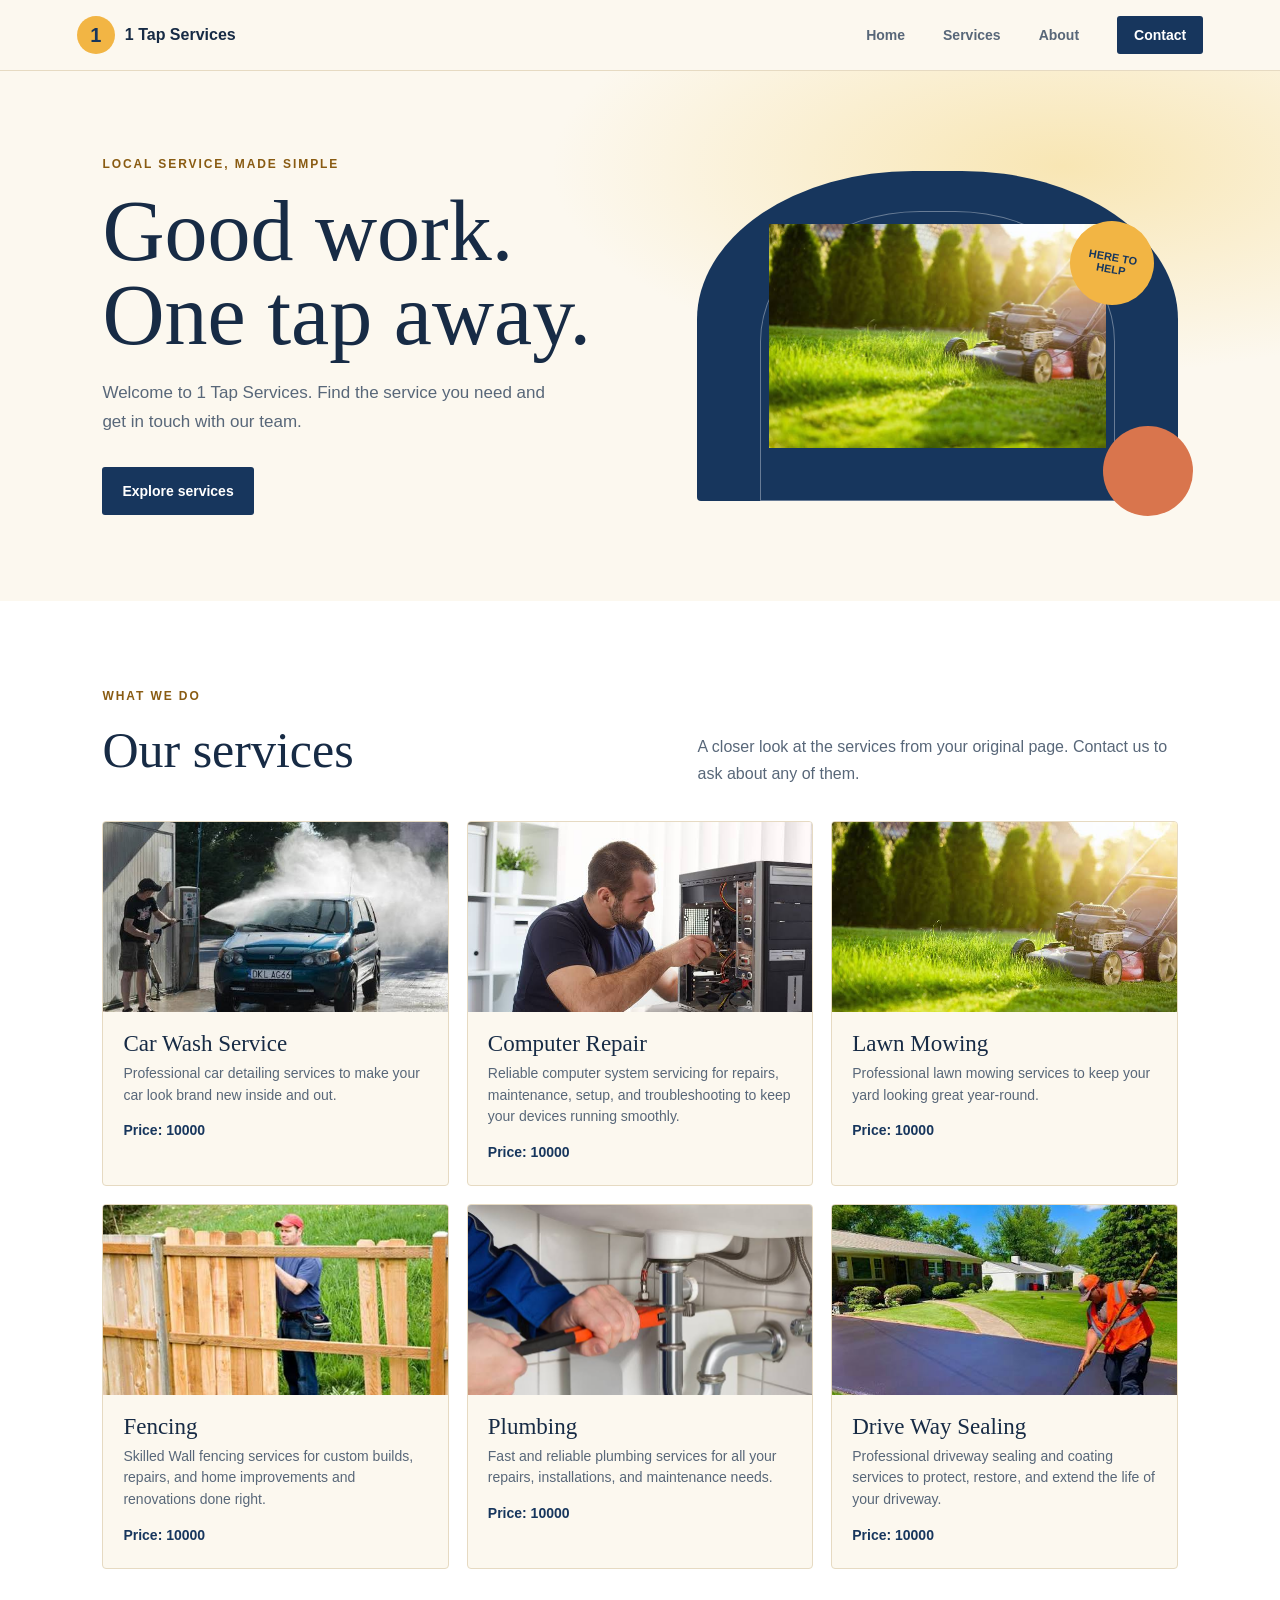
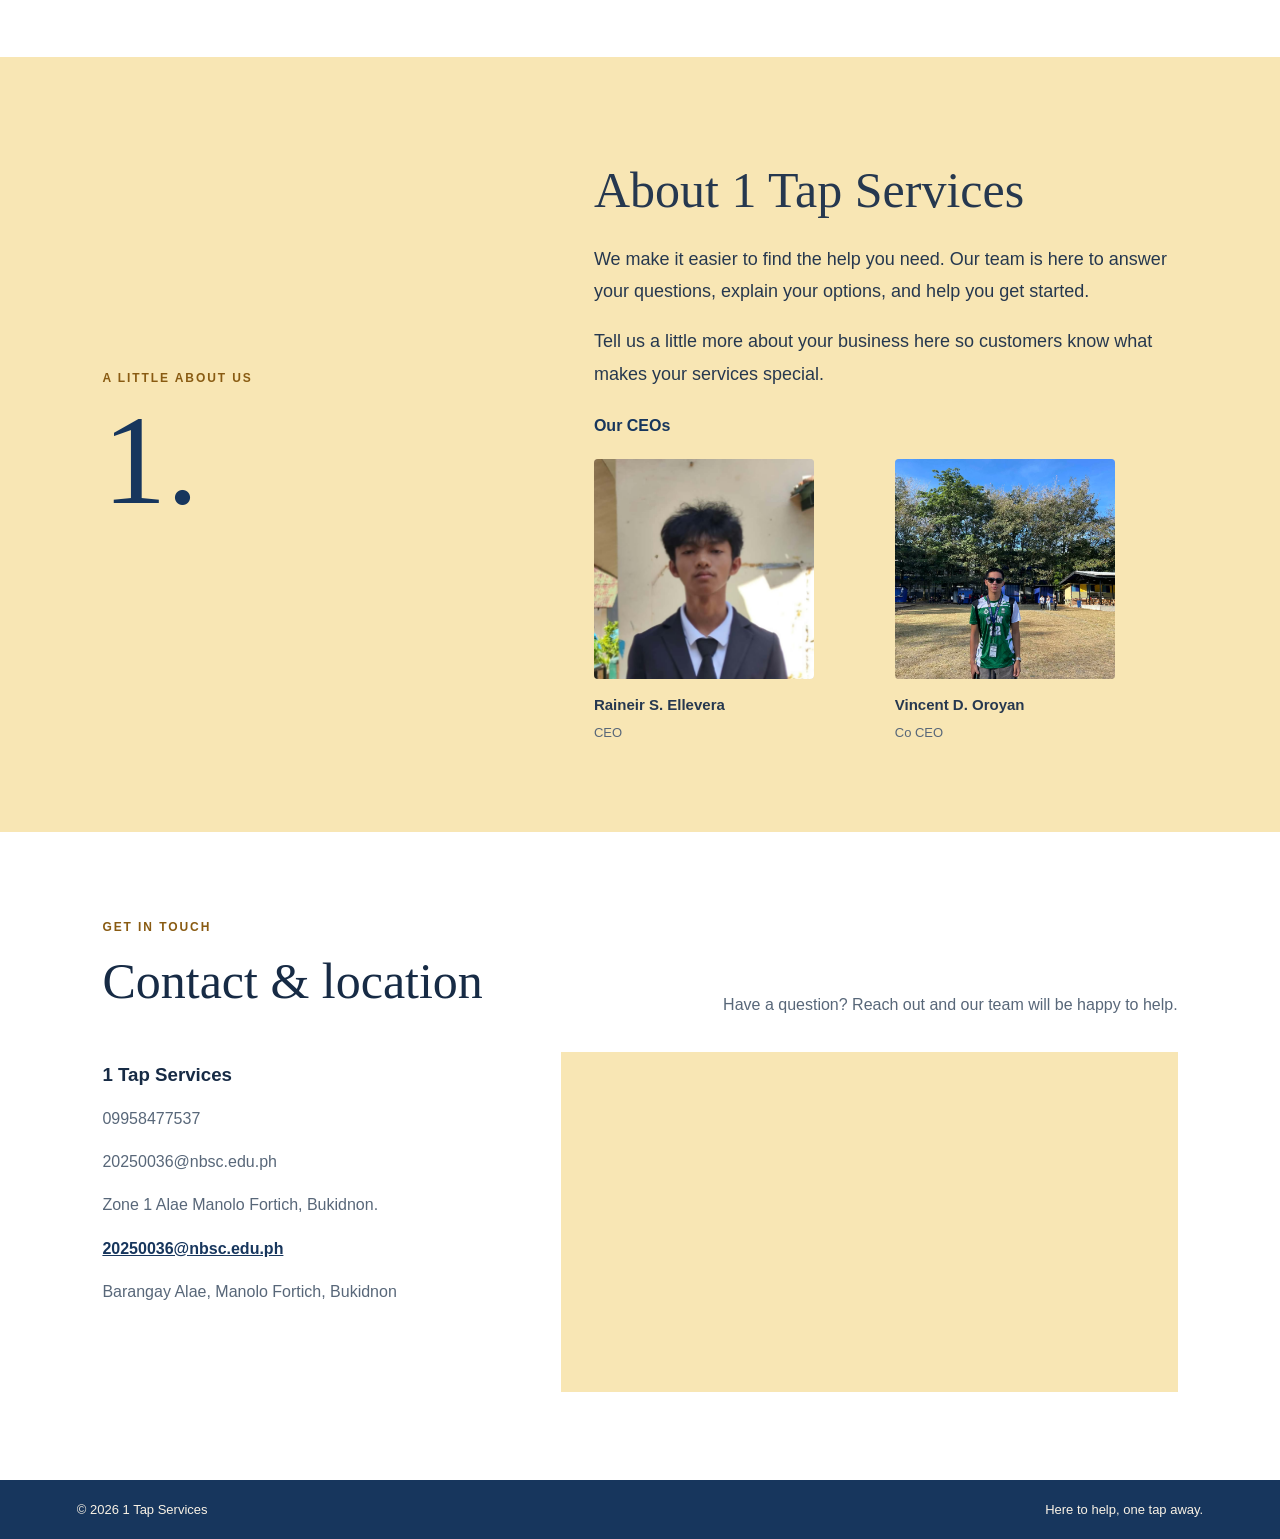
==== index.html @ 215a8041 "Initial commit" ====
<!doctype html>
<html lang="en">
  <head>
    <meta charset="utf-8" />
    <meta name="viewport" content="width=device-width, initial-scale=1" />
    <meta
      name="description"
      content="Learn about 1 Tap Services and get in touch."
    />
    <title>1 Tap Services</title>
    <link rel="stylesheet" href="styles.css" />
  </head>
  <body>
    <header class="topbar">
      <a class="brand" href="#home" aria-label="1 Tap Services home"
        ><span class="brand-mark">1</span>1 Tap Services</a
      >
      <nav aria-label="Main navigation">
        <a href="#home">Home</a>
        <a href="#services">Services</a>
        <a href="#about">About</a>
        <a class="nav-contact" href="#contact">Contact</a>
      </nav>
    </header>

    <main>
      <section class="hero" id="home">
        <div>
          <p class="eyebrow">Local service, made simple</p>
          <h1>Good work.<br />One tap away.</h1>
          <p class="hero-copy">
            Welcome to 1 Tap Services. Find the service you need and get in
            touch with our team.
          </p>
          <a class="button" href="#services">Explore services</a>
        </div>
        <div class="hero-art" aria-label="Featured service image">
          <img
            src="images/mowing.jpg"
            alt="Featured 1 Tap Services work"
            onerror="this.hidden = true"
          />
          <span class="hero-stamp">HERE TO<br />HELP</span>
        </div>
      </section>

      <section class="section-wrap" id="services">
        <div class="section-head">
          <div>
            <p class="eyebrow">What we do</p>
            <h2>Our services</h2>
          </div>
          <p class="section-intro">
            A closer look at the services from your original page. Contact us to
            ask about any of them.
          </p>
        </div>
        <div class="service-grid">
          <article class="service">
            <div class="service-visual">
              <img src="images/carwash.jpg" alt="" />
            </div>
            <div class="service-info">
              <h3>Car Wash Service</h3>
              <p>
                Professional car detailing services to make your car look brand
                new inside and out.
              </p>
              <p class="service-price">
                <strong>Price: 10000</strong>
              </p>
            </div>
          </article>
          <article class="service">
            <div class="service-visual">
              <img src="images/computer.jpg" alt="" />
            </div>
            <div class="service-info">
              <h3>Computer Repair</h3>
              <p>
                Reliable computer system servicing for repairs, maintenance,
                setup, and troubleshooting to keep your devices running
                smoothly.
              </p>
              <p class="service-price">
                <strong>Price: 10000</strong>
              </p>
            </div>
          </article>
          <article class="service">
            <div class="service-visual">
              <img src="images/mowing.jpg" alt="" />
            </div>
            <div class="service-info">
              <h3>Lawn Mowing</h3>
              <p>
                Professional lawn mowing services to keep your yard looking
                great year-round.
              </p>
              <p class="service-price">
                <strong>Price: 10000</strong>
              </p>
            </div>
          </article>
          <article class="service">
            <div class="service-visual">
              <img src="images/fencing.jpg" alt="" />
            </div>
            <div class="service-info">
              <h3>Fencing</h3>
              <p>
                Skilled Wall fencing services for custom builds, repairs, and
                home improvements and renovations done right.
              </p>
              <p class="service-price">
                <strong>Price: 10000</strong>
              </p>
            </div>
          </article>
          <article class="service">
            <div class="service-visual">
              <img src="images/plumbing.jpg" alt="" />
            </div>
            <div class="service-info">
              <h3>Plumbing</h3>
              <p>
                Fast and reliable plumbing services for all your repairs,
                installations, and maintenance needs.
              </p>
              <p class="service-price">
                <strong>Price: 10000</strong>
              </p>
            </div>
          </article>
          <article class="service">
            <div class="service-visual">
              <img src="images/sealing.jpg" alt="" />
            </div>
            <div class="service-info">
              <h3>Drive Way Sealing</h3>
              <p>
                Professional driveway sealing and coating services to protect,
                restore, and extend the life of your driveway.
              </p>
              <p class="service-price">
                <strong>Price: 10000</strong>
              </p>
            </div>
          </article>
        </div>
      </section>

      <section class="section-wrap" id="about">
        <div>
          <p class="eyebrow">A little about us</p>
          <div class="about-number">
            1<span style="color: var(--coral)">.</span>
          </div>
        </div>
        <div class="about-note">
          <h2>About 1 Tap Services</h2>
          <p>
            We make it easier to find the help you need. Our team is here to
            answer your questions, explain your options, and help you get
            started.
          </p>
          <p>
            Tell us a little more about your business here so customers know
            what makes your services special.
          </p>
          <h3>Our CEOs</h3>
          <div class="ceo-grid">
            <article class="ceo-profile">
              <div class="ceo-photo">
                <span aria-hidden="true">RE</span>
                <img
                  src="images/Rain.jpg"
                  alt="Raineir S. Ellevera, CEO"
                  onerror="this.hidden = true"
                />
              </div>
              <h4>Raineir S. Ellevera</h4>
              <p>CEO</p>
            </article>
            <article class="ceo-profile">
              <div class="ceo-photo">
                <span aria-hidden="true">VO</span>
                <img
                  src="images/Vince.jpg"
                  alt="Vincent D. Oroyan,Co CEO"
                  onerror="this.hidden = true"
                />
              </div>
              <h4>Vincent D. Oroyan</h4>
              <p>Co CEO</p>
            </article>
          </div>
        </div>
      </section>

      <section class="section-wrap" id="contact">
        <div class="section-head">
          <div>
            <p class="eyebrow">Get in touch</p>
            <h2>Contact & location</h2>
          </div>
          <p class="section-intro">
            Have a question? Reach out and our team will be happy to help.
          </p>
        </div>
        <div class="contact-layout">
          <div class="contact-details">
            <h3>1 Tap Services</h3>
            <p>09958477537</p>
            <p>20250036@nbsc.edu.ph</p>
            <p>Zone 1 Alae Manolo Fortich, Bukidnon.</p>
            <p>
              <a href="mailto:20250036@nbsc.edu.ph">20250036@nbsc.edu.ph</a>
            </p>
            <p>Barangay Alae, Manolo Fortich, Bukidnon</p>
          </div>
          <iframe
            class="map-frame"
            title="Google Maps location: Barangay Alae, Manolo Fortich, Bukidnon"
            src="https://maps.google.com/maps?q=Barangay%20Alae%2C%20Manolo%20Fortich%2C%20Bukidnon%2C%20Philippines&z=14&output=embed"
            loading="lazy"
            referrerpolicy="no-referrer-when-downgrade"
            allowfullscreen
          ></iframe>
        </div>
      </section>
    </main>

    <footer>
      <p>&copy; 2026 1 Tap Services</p>
      <p>Here to help, one tap away.</p>
    </footer>
  </body>
</html>
---- styles.css ----
/* Theme and defaults */
:root {
  color-scheme: light;
  --ink: #172b45;
  --muted: #586779;
  --paper: #fcf8ef;
  --blue: #17365d;
  --sun: #f2b544;
  --sunlight: #f8e6b4;
  --line: #e6dac2;
  --sunset: #d9754d;
  font-family: "Trebuchet MS", "Segoe UI", sans-serif;
  scroll-behavior: smooth;
}

* { box-sizing: border-box; }
body { margin: 0; color: var(--ink); background: var(--paper); }
a { color: inherit; }
h1, h2, h3, h4, p { margin-top: 0; }

/* Header and navigation */
.topbar {
  position: sticky;
  z-index: 5;
  top: 0;
  display: flex;
  align-items: center;
  justify-content: space-between;
  gap: 24px;
  padding: 16px max(6vw, 22px);
  background: rgba(252, 248, 239, 0.96);
  border-bottom: 1px solid var(--line);
}
.brand { display: flex; align-items: center; gap: 10px; font-weight: 800; text-decoration: none; }
.brand-mark {
  display: grid;
  width: 38px;
  aspect-ratio: 1;
  place-items: center;
  color: var(--blue);
  background: var(--sun);
  border-radius: 50%;
  font-size: 20px;
}
nav { display: flex; align-items: center; gap: clamp(16px, 3vw, 38px); }
nav a { color: var(--muted); font-size: 14px; font-weight: 700; text-decoration: none; }
nav a:hover, nav a:focus-visible { color: var(--blue); }
.nav-contact { padding: 11px 17px; color: white; background: var(--blue); border-radius: 3px; }

/* Home section */
.hero {
  display: grid;
  min-height: 530px;
  grid-template-columns: minmax(0, 1.05fr) minmax(280px, 0.95fr);
  align-items: center;
  gap: 5vw;
  padding: 74px max(8vw, 24px);
  overflow: hidden;
  background: radial-gradient(ellipse at 83% 18%, var(--sunlight) 0, transparent 34%), var(--paper);
}
.eyebrow { margin: 0 0 18px; color: #895b12; font-size: 12px; font-weight: 800; letter-spacing: 0.16em; text-transform: uppercase; }
h1 { max-width: 650px; margin-bottom: 22px; font-family: Georgia, "Times New Roman", serif; font-size: clamp(48px, 7vw, 86px); font-weight: 500; line-height: 0.98; }
.hero-copy { max-width: 470px; margin-bottom: 30px; color: var(--muted); font-size: 17px; line-height: 1.7; }
.button {
  display: inline-flex;
  min-height: 48px;
  align-items: center;
  justify-content: center;
  padding: 0 20px;
  color: white;
  background: var(--blue);
  border: 0;
  border-radius: 3px;
  font-size: 14px;
  font-weight: 800;
  text-decoration: none;
}
.hero-art {
  position: relative;
  display: grid;
  min-height: 330px;
  place-items: center;
  background: var(--blue);
  border-radius: 45% 45% 4px 4px;
  isolation: isolate;
}
.hero-art::before, .hero-art::after { position: absolute; z-index: -1; content: ""; }
.hero-art::before { inset: 12% 13% 0; border: 1px solid rgba(255, 255, 255, 0.35); border-radius: 45% 45% 0 0; }
.hero-art::after { right: -15px; bottom: -15px; width: 90px; aspect-ratio: 1; background: var(--sunset); border-radius: 50%; }
.hero-art img { width: 70%; height: 250px; object-fit: contain; color: var(--sunlight); font-size: 14px; }
.hero-stamp { position: absolute; top: 15%; right: 5%; display: grid; width: 84px; aspect-ratio: 1; place-items: center; padding: 12px; color: var(--blue); background: var(--sun); border-radius: 50%; font-size: 11px; font-weight: 900; text-align: center; transform: rotate(10deg); }

/* Shared section layout */
section { scroll-margin-top: 76px; }
.section-wrap { padding: 88px max(8vw, 24px); }
.section-head { display: flex; align-items: end; justify-content: space-between; gap: 30px; margin-bottom: 34px; }
h2 { margin-bottom: 8px; font-family: Georgia, "Times New Roman", serif; font-size: clamp(34px, 4vw, 50px); font-weight: 500; }
.section-intro { max-width: 480px; margin-bottom: 0; color: var(--muted); line-height: 1.65; }

/* Services */
#services, #contact { background: #fff; }
.service-grid { display: grid; grid-template-columns: repeat(3, minmax(0, 1fr)); gap: 18px; }
.service { min-width: 0; overflow: hidden; background: var(--paper); border: 1px solid var(--line); border-radius: 4px; }
.service-visual { display: grid; height: 190px; place-items: center; overflow: hidden; background: linear-gradient(135deg, var(--sun), #f8d88d 48%, var(--sunset)); }
.service:nth-child(3n + 2) .service-visual { background: linear-gradient(135deg, #f2d7a5, var(--sun) 54%, #839bb2); }
.service:nth-child(3n) .service-visual { background: linear-gradient(135deg, #9caec1, var(--sunset) 60%, #edc883); }
.service-visual img { width: 100%; height: 100%; object-fit: cover; }
.service-info { padding: 19px 20px 21px; }
.service-info h3 { margin-bottom: 6px; font-family: Georgia, "Times New Roman", serif; font-size: 23px; font-weight: 500; }
.service-info p { margin-bottom: 0; color: var(--muted); font-size: 14px; line-height: 1.55; }
.service-info .service-price { margin-top: 14px; color: var(--blue); font-weight: 700; }

/* About and CEO profiles */
#about { display: grid; grid-template-columns: 0.8fr 1.2fr; gap: 8vw; align-items: center; background: var(--sunlight); }
.about-note { max-width: 640px; color: #26384f; font-size: 18px; line-height: 1.8; }
.about-note p:last-child { margin-bottom: 0; }
.about-note h3 { margin: 22px 0 6px; color: var(--blue); font-size: 16px; }
.about-number { color: var(--blue); font-family: Georgia, "Times New Roman", serif; font-size: clamp(68px, 10vw, 130px); line-height: 0.9; }
.ceo-grid { display: grid; grid-template-columns: repeat(2, minmax(0, 1fr)); gap: 18px; margin-top: 18px; }
.ceo-profile { min-width: 0; }
.ceo-photo { position: relative; display: grid; width: min(100%, 220px); aspect-ratio: 1; place-items: center; overflow: hidden; background: rgba(23, 54, 93, 0.12); border-radius: 4px; color: var(--blue); font-family: Georgia, "Times New Roman", serif; font-size: 42px; }
.ceo-photo img { position: absolute; inset: 0; width: 100%; height: 100%; object-fit: cover; }
.ceo-profile h4 { margin: 12px 0 3px; font-size: 15px; }
.ceo-profile p { margin: 0; color: var(--muted); font-size: 13px; }

/* Contact and footer */
.contact-layout { display: grid; grid-template-columns: 0.8fr 1.2fr; gap: 48px; align-items: stretch; }
.contact-details { padding: 12px 0; }
.contact-details p { color: var(--muted); line-height: 1.7; }
.contact-details a { color: var(--blue); font-weight: 800; }
.map-frame { width: 100%; min-height: 340px; border: 0; background: var(--sunlight); }
footer { display: flex; justify-content: space-between; gap: 20px; padding: 22px max(6vw, 22px); color: #f9f2e5; background: var(--blue); font-size: 13px; }
footer p { margin: 0; }

/* Tablet and mobile layouts */
@media (max-width: 720px) {
  .topbar { align-items: flex-start; flex-direction: column; gap: 12px; padding-top: 13px; padding-bottom: 13px; }
  nav { width: 100%; justify-content: space-between; gap: 9px; }
  nav a { font-size: 12px; }
  .nav-contact { padding: 8px 10px; }
  .hero { min-height: 0; grid-template-columns: 1fr; gap: 38px; padding-top: 60px; padding-bottom: 54px; }
  .hero-art { min-height: 270px; }
  .hero-art img { height: 210px; }
  .section-wrap { padding-top: 64px; padding-bottom: 64px; }
  .section-head { align-items: flex-start; flex-direction: column; gap: 8px; }
  .service-grid { grid-template-columns: repeat(2, minmax(0, 1fr)); gap: 12px; }
  .service-visual { height: 150px; }
  .service-info { padding: 15px; }
  .service-info h3 { font-size: 20px; }
  #about, .contact-layout { grid-template-columns: 1fr; gap: 24px; }
  .ceo-grid { max-width: 480px; }
  .about-number { font-size: 80px; }
  .map-frame { min-height: 290px; }
  footer { flex-direction: column; }
}

@media (max-width: 420px) {
  .brand { font-size: 14px; }
  nav a { font-size: 11px; }
  .service-grid { grid-template-columns: 1fr; }
  .service-visual { height: 190px; }
}
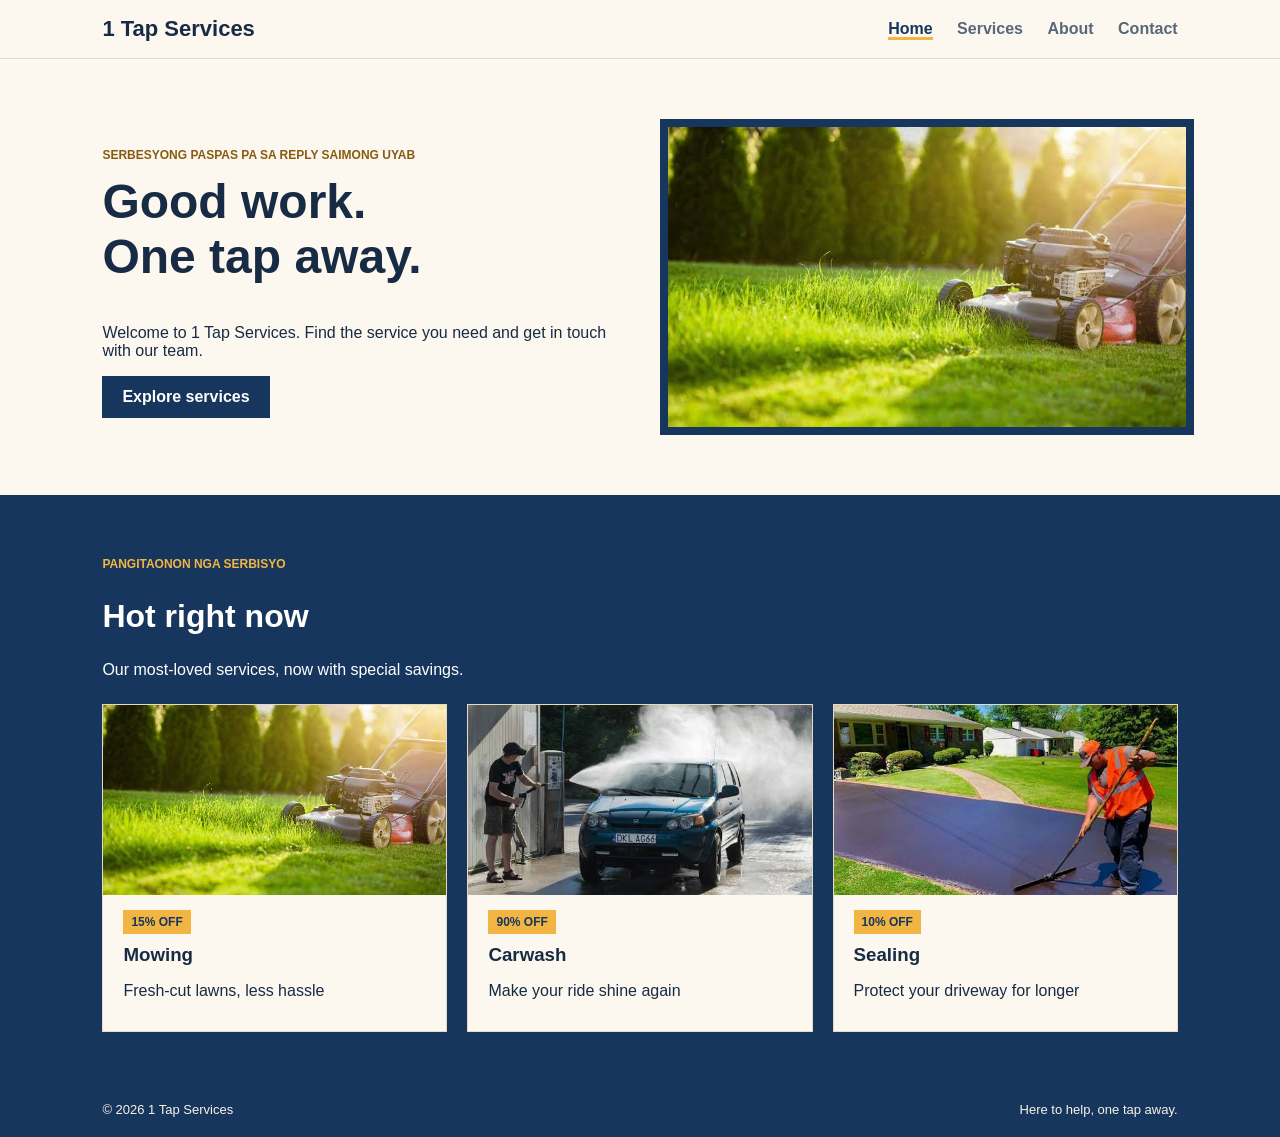
==== commit 02354473: "Initial commit" ====
--- a/index.html
+++ b/index.html
@@ -1,235 +1,69 @@
 <!doctype html>
-<html lang="en">
+<html>
   <head>
-    <meta charset="utf-8" />
-    <meta name="viewport" content="width=device-width, initial-scale=1" />
-    <meta
-      name="description"
-      content="Learn about 1 Tap Services and get in touch."
-    />
-    <title>1 Tap Services</title>
+    <title>1 Tap Services | PasPas nga Serbesyong</title>
     <link rel="stylesheet" href="styles.css" />
   </head>
   <body>
-    <header class="topbar">
-      <a class="brand" href="#home" aria-label="1 Tap Services home"
-        ><span class="brand-mark">1</span>1 Tap Services</a
-      >
-      <nav aria-label="Main navigation">
-        <a href="#home">Home</a>
-        <a href="#services">Services</a>
-        <a href="#about">About</a>
-        <a class="nav-contact" href="#contact">Contact</a>
+    <header>
+      <a class="brand" href="index.html">1 Tap Services</a>
+      <nav>
+        <a class="active" href="index.html">Home</a>
+        <a href="services.html">Services</a>
+        <a href="about.html">About</a>
+        <a href="contact.html">Contact</a>
       </nav>
     </header>
 
-    <main>
-      <section class="hero" id="home">
-        <div>
-          <p class="eyebrow">Local service, made simple</p>
-          <h1>Good work.<br />One tap away.</h1>
-          <p class="hero-copy">
-            Welcome to 1 Tap Services. Find the service you need and get in
-            touch with our team.
-          </p>
-          <a class="button" href="#services">Explore services</a>
-        </div>
-        <div class="hero-art" aria-label="Featured service image">
-          <img
-            src="images/mowing.jpg"
-            alt="Featured 1 Tap Services work"
-            onerror="this.hidden = true"
-          />
-          <span class="hero-stamp">HERE TO<br />HELP</span>
-        </div>
-      </section>
+    <section class="hero">
+      <div class="hero-text">
+        <p class="small-title">Serbesyong Paspas pa sa reply saimong uyab</p>
+        <h1>Good work.<br />One tap away.</h1>
+        <p>
+          Welcome to 1 Tap Services. Find the service you need and get in touch
+          with our team.
+        </p>
+        <a class="button" href="services.html">Explore services</a>
+      </div>
+      <div class="hero-image">
+        <img src="images/mowing.jpg" alt="Featured 1 Tap Services work" />
+      </div>
+    </section>
 
-      <section class="section-wrap" id="services">
-        <div class="section-head">
-          <div>
-            <p class="eyebrow">What we do</p>
-            <h2>Our services</h2>
-          </div>
-          <p class="section-intro">
-            A closer look at the services from your original page. Contact us to
-            ask about any of them.
-          </p>
-        </div>
-        <div class="service-grid">
-          <article class="service">
-            <div class="service-visual">
-              <img src="images/carwash.jpg" alt="" />
-            </div>
-            <div class="service-info">
-              <h3>Car Wash Service</h3>
-              <p>
-                Professional car detailing services to make your car look brand
-                new inside and out.
-              </p>
-              <p class="service-price">
-                <strong>Price: 10000</strong>
-              </p>
-            </div>
-          </article>
-          <article class="service">
-            <div class="service-visual">
-              <img src="images/computer.jpg" alt="" />
-            </div>
-            <div class="service-info">
-              <h3>Computer Repair</h3>
-              <p>
-                Reliable computer system servicing for repairs, maintenance,
-                setup, and troubleshooting to keep your devices running
-                smoothly.
-              </p>
-              <p class="service-price">
-                <strong>Price: 10000</strong>
-              </p>
-            </div>
-          </article>
-          <article class="service">
-            <div class="service-visual">
-              <img src="images/mowing.jpg" alt="" />
-            </div>
-            <div class="service-info">
-              <h3>Lawn Mowing</h3>
-              <p>
-                Professional lawn mowing services to keep your yard looking
-                great year-round.
-              </p>
-              <p class="service-price">
-                <strong>Price: 10000</strong>
-              </p>
-            </div>
-          </article>
-          <article class="service">
-            <div class="service-visual">
-              <img src="images/fencing.jpg" alt="" />
-            </div>
-            <div class="service-info">
-              <h3>Fencing</h3>
-              <p>
-                Skilled Wall fencing services for custom builds, repairs, and
-                home improvements and renovations done right.
-              </p>
-              <p class="service-price">
-                <strong>Price: 10000</strong>
-              </p>
-            </div>
-          </article>
-          <article class="service">
-            <div class="service-visual">
-              <img src="images/plumbing.jpg" alt="" />
-            </div>
-            <div class="service-info">
-              <h3>Plumbing</h3>
-              <p>
-                Fast and reliable plumbing services for all your repairs,
-                installations, and maintenance needs.
-              </p>
-              <p class="service-price">
-                <strong>Price: 10000</strong>
-              </p>
-            </div>
-          </article>
-          <article class="service">
-            <div class="service-visual">
-              <img src="images/sealing.jpg" alt="" />
-            </div>
-            <div class="service-info">
-              <h3>Drive Way Sealing</h3>
-              <p>
-                Professional driveway sealing and coating services to protect,
-                restore, and extend the life of your driveway.
-              </p>
-              <p class="service-price">
-                <strong>Price: 10000</strong>
-              </p>
-            </div>
-          </article>
-        </div>
-      </section>
+    <section class="section navy">
+      <p class="small-title yellow-text">pangitaonon nga serbisyo</p>
+      <h2>Hot right now</h2>
+      <p>Our most-loved services, now with special savings.</p>
 
-      <section class="section-wrap" id="about">
-        <div>
-          <p class="eyebrow">A little about us</p>
-          <div class="about-number">
-            1<span style="color: var(--coral)">.</span>
+      <div class="cards">
+        <div class="card">
+          <img src="images/mowing.jpg" alt="Lawn mowing service" />
+          <div class="card-text">
+            <span class="badge">15% OFF</span>
+            <h3>Mowing</h3>
+            <p>Fresh-cut lawns, less hassle</p>
           </div>
         </div>
-        <div class="about-note">
-          <h2>About 1 Tap Services</h2>
-          <p>
-            We make it easier to find the help you need. Our team is here to
-            answer your questions, explain your options, and help you get
-            started.
-          </p>
-          <p>
-            Tell us a little more about your business here so customers know
-            what makes your services special.
-          </p>
-          <h3>Our CEOs</h3>
-          <div class="ceo-grid">
-            <article class="ceo-profile">
-              <div class="ceo-photo">
-                <span aria-hidden="true">RE</span>
-                <img
-                  src="images/Rain.jpg"
-                  alt="Raineir S. Ellevera, CEO"
-                  onerror="this.hidden = true"
-                />
-              </div>
-              <h4>Raineir S. Ellevera</h4>
-              <p>CEO</p>
-            </article>
-            <article class="ceo-profile">
-              <div class="ceo-photo">
-                <span aria-hidden="true">VO</span>
-                <img
-                  src="images/Vince.jpg"
-                  alt="Vincent D. Oroyan,Co CEO"
-                  onerror="this.hidden = true"
-                />
-              </div>
-              <h4>Vincent D. Oroyan</h4>
-              <p>Co CEO</p>
-            </article>
+
+        <div class="card">
+          <img src="images/carwash.jpg" alt="Car wash service" />
+          <div class="card-text">
+            <span class="badge">90% OFF</span>
+            <h3>Carwash</h3>
+            <p>Make your ride shine again</p>
           </div>
         </div>
-      </section>
 
-      <section class="section-wrap" id="contact">
-        <div class="section-head">
-          <div>
-            <p class="eyebrow">Get in touch</p>
-            <h2>Contact & location</h2>
+        <div class="card">
+          <img src="images/sealing.jpg" alt="Driveway sealing service" />
+          <div class="card-text">
+            <span class="badge">10% OFF</span>
+            <h3>Sealing</h3>
+            <p>Protect your driveway for longer</p>
           </div>
-          <p class="section-intro">
-            Have a question? Reach out and our team will be happy to help.
-          </p>
         </div>
-        <div class="contact-layout">
-          <div class="contact-details">
-            <h3>1 Tap Services</h3>
-            <p>09958477537</p>
-            <p>20250036@nbsc.edu.ph</p>
-            <p>Zone 1 Alae Manolo Fortich, Bukidnon.</p>
-            <p>
-              <a href="mailto:20250036@nbsc.edu.ph">20250036@nbsc.edu.ph</a>
-            </p>
-            <p>Barangay Alae, Manolo Fortich, Bukidnon</p>
-          </div>
-          <iframe
-            class="map-frame"
-            title="Google Maps location: Barangay Alae, Manolo Fortich, Bukidnon"
-            src="https://maps.google.com/maps?q=Barangay%20Alae%2C%20Manolo%20Fortich%2C%20Bukidnon%2C%20Philippines&z=14&output=embed"
-            loading="lazy"
-            referrerpolicy="no-referrer-when-downgrade"
-            allowfullscreen
-          ></iframe>
-        </div>
-      </section>
-    </main>
+      </div>
+    </section>
 
     <footer>
       <p>&copy; 2026 1 Tap Services</p>
--- a/styles.css
+++ b/styles.css
@@ -1,162 +1,160 @@
-/* Theme and defaults */
-:root {
-  color-scheme: light;
-  --ink: #172b45;
-  --muted: #586779;
-  --paper: #fcf8ef;
-  --blue: #17365d;
-  --sun: #f2b544;
-  --sunlight: #f8e6b4;
-  --line: #e6dac2;
-  --sunset: #d9754d;
-  font-family: "Trebuchet MS", "Segoe UI", sans-serif;
-  scroll-behavior: smooth;
+/* ----- General ----- */
+body {
+  margin: 0;
+  font-family: Arial, sans-serif;
+  color: #172b45;
+  background: #fcf8ef;
+}
+a { color: inherit; }
+img {
+  width: 100%;
+  display: block;
+}
+h1 {
+  font-size: 48px;
+  margin-top: 0;
+}
+h2 { font-size: 32px; }
+
+/* ----- Navigation bar ----- */
+header {
+  display: flex;
+  justify-content: space-between;
+  align-items: center;
+  padding: 16px 8%;
+  background: #fcf8ef;
+  border-bottom: 1px solid #e6dac2;
+}
+.brand {
+  font-size: 22px;
+  font-weight: bold;
+  text-decoration: none;
+}
+nav a {
+  margin-left: 20px;
+  font-weight: bold;
+  color: #586779;
+  text-decoration: none;
+}
+nav a.active {
+  color: #17365d;
+  border-bottom: 3px solid #f2b544;
 }
 
-* { box-sizing: border-box; }
-body { margin: 0; color: var(--ink); background: var(--paper); }
-a { color: inherit; }
-h1, h2, h3, h4, p { margin-top: 0; }
-
-/* Header and navigation */
-.topbar {
-  position: sticky;
-  z-index: 5;
-  top: 0;
+/* ----- Page sections and colors ----- */
+.section { padding: 50px 8%; }
+.hero {
   display: flex;
   align-items: center;
+  gap: 40px;
+  padding: 60px 8%;
+}
+.hero-text, .hero-image { flex: 1; }
+.hero-image img {
+  height: 300px;
+  object-fit: cover;
+  border: 8px solid #17365d;
+}
+.small-title {
+  font-size: 12px;
+  font-weight: bold;
+  color: #895b12;
+  text-transform: uppercase;
+}
+.button {
+  display: inline-block;
+  padding: 12px 20px;
+  color: white;
+  background: #17365d;
+  text-decoration: none;
+  font-weight: bold;
+}
+.navy {
+  color: white;
+  background: #17365d;
+}
+.navy .small-title { color: #f2b544; }
+.white { background: white; }
+.yellow { background: #f8e6b4; }
+
+/* ----- Cards ----- */
+.cards {
+  display: grid;
+  grid-template-columns: 1fr 1fr 1fr;
+  gap: 20px;
+  margin-top: 25px;
+}
+.card {
+  color: #172b45;
+  background: #fcf8ef;
+  border: 1px solid #e6dac2;
+}
+.card img {
+  height: 190px;
+  object-fit: cover;
+}
+.card-text { padding: 15px 20px; }
+.card-text h3 { margin: 10px 0 5px; }
+.badge {
+  display: inline-block;
+  padding: 5px 8px;
+  font-size: 12px;
+  font-weight: bold;
+  color: #17365d;
+  background: #f2b544;
+}
+.price {
+  font-weight: bold;
+  color: #17365d;
+}
+
+/* ----- About page ----- */
+.ceos {
+  display: flex;
+  gap: 30px;
+}
+.ceo { width: 220px; }
+.ceo img {
+  height: 220px;
+  object-fit: cover;
+}
+
+/* ----- Contact page ----- */
+.contact {
+  display: flex;
+  gap: 40px;
+}
+.contact-info { flex: 1; }
+.map {
+  flex: 2;
+  height: 340px;
+  border: 0;
+}
+
+/* ----- Footer ----- */
+footer {
+  display: flex;
   justify-content: space-between;
-  gap: 24px;
-  padding: 16px max(6vw, 22px);
-  background: rgba(252, 248, 239, 0.96);
-  border-bottom: 1px solid var(--line);
+  padding: 20px 8%;
+  font-size: 13px;
+  color: #f9f2e5;
+  background: #17365d;
 }
-.brand { display: flex; align-items: center; gap: 10px; font-weight: 800; text-decoration: none; }
-.brand-mark {
-  display: grid;
-  width: 38px;
-  aspect-ratio: 1;
-  place-items: center;
-  color: var(--blue);
-  background: var(--sun);
-  border-radius: 50%;
-  font-size: 20px;
-}
-nav { display: flex; align-items: center; gap: clamp(16px, 3vw, 38px); }
-nav a { color: var(--muted); font-size: 14px; font-weight: 700; text-decoration: none; }
-nav a:hover, nav a:focus-visible { color: var(--blue); }
-.nav-contact { padding: 11px 17px; color: white; background: var(--blue); border-radius: 3px; }
-
-/* Home section */
-.hero {
-  display: grid;
-  min-height: 530px;
-  grid-template-columns: minmax(0, 1.05fr) minmax(280px, 0.95fr);
-  align-items: center;
-  gap: 5vw;
-  padding: 74px max(8vw, 24px);
-  overflow: hidden;
-  background: radial-gradient(ellipse at 83% 18%, var(--sunlight) 0, transparent 34%), var(--paper);
-}
-.eyebrow { margin: 0 0 18px; color: #895b12; font-size: 12px; font-weight: 800; letter-spacing: 0.16em; text-transform: uppercase; }
-h1 { max-width: 650px; margin-bottom: 22px; font-family: Georgia, "Times New Roman", serif; font-size: clamp(48px, 7vw, 86px); font-weight: 500; line-height: 0.98; }
-.hero-copy { max-width: 470px; margin-bottom: 30px; color: var(--muted); font-size: 17px; line-height: 1.7; }
-.button {
-  display: inline-flex;
-  min-height: 48px;
-  align-items: center;
-  justify-content: center;
-  padding: 0 20px;
-  color: white;
-  background: var(--blue);
-  border: 0;
-  border-radius: 3px;
-  font-size: 14px;
-  font-weight: 800;
-  text-decoration: none;
-}
-.hero-art {
-  position: relative;
-  display: grid;
-  min-height: 330px;
-  place-items: center;
-  background: var(--blue);
-  border-radius: 45% 45% 4px 4px;
-  isolation: isolate;
-}
-.hero-art::before, .hero-art::after { position: absolute; z-index: -1; content: ""; }
-.hero-art::before { inset: 12% 13% 0; border: 1px solid rgba(255, 255, 255, 0.35); border-radius: 45% 45% 0 0; }
-.hero-art::after { right: -15px; bottom: -15px; width: 90px; aspect-ratio: 1; background: var(--sunset); border-radius: 50%; }
-.hero-art img { width: 70%; height: 250px; object-fit: contain; color: var(--sunlight); font-size: 14px; }
-.hero-stamp { position: absolute; top: 15%; right: 5%; display: grid; width: 84px; aspect-ratio: 1; place-items: center; padding: 12px; color: var(--blue); background: var(--sun); border-radius: 50%; font-size: 11px; font-weight: 900; text-align: center; transform: rotate(10deg); }
-
-/* Shared section layout */
-section { scroll-margin-top: 76px; }
-.section-wrap { padding: 88px max(8vw, 24px); }
-.section-head { display: flex; align-items: end; justify-content: space-between; gap: 30px; margin-bottom: 34px; }
-h2 { margin-bottom: 8px; font-family: Georgia, "Times New Roman", serif; font-size: clamp(34px, 4vw, 50px); font-weight: 500; }
-.section-intro { max-width: 480px; margin-bottom: 0; color: var(--muted); line-height: 1.65; }
-
-/* Services */
-#services, #contact { background: #fff; }
-.service-grid { display: grid; grid-template-columns: repeat(3, minmax(0, 1fr)); gap: 18px; }
-.service { min-width: 0; overflow: hidden; background: var(--paper); border: 1px solid var(--line); border-radius: 4px; }
-.service-visual { display: grid; height: 190px; place-items: center; overflow: hidden; background: linear-gradient(135deg, var(--sun), #f8d88d 48%, var(--sunset)); }
-.service:nth-child(3n + 2) .service-visual { background: linear-gradient(135deg, #f2d7a5, var(--sun) 54%, #839bb2); }
-.service:nth-child(3n) .service-visual { background: linear-gradient(135deg, #9caec1, var(--sunset) 60%, #edc883); }
-.service-visual img { width: 100%; height: 100%; object-fit: cover; }
-.service-info { padding: 19px 20px 21px; }
-.service-info h3 { margin-bottom: 6px; font-family: Georgia, "Times New Roman", serif; font-size: 23px; font-weight: 500; }
-.service-info p { margin-bottom: 0; color: var(--muted); font-size: 14px; line-height: 1.55; }
-.service-info .service-price { margin-top: 14px; color: var(--blue); font-weight: 700; }
-
-/* About and CEO profiles */
-#about { display: grid; grid-template-columns: 0.8fr 1.2fr; gap: 8vw; align-items: center; background: var(--sunlight); }
-.about-note { max-width: 640px; color: #26384f; font-size: 18px; line-height: 1.8; }
-.about-note p:last-child { margin-bottom: 0; }
-.about-note h3 { margin: 22px 0 6px; color: var(--blue); font-size: 16px; }
-.about-number { color: var(--blue); font-family: Georgia, "Times New Roman", serif; font-size: clamp(68px, 10vw, 130px); line-height: 0.9; }
-.ceo-grid { display: grid; grid-template-columns: repeat(2, minmax(0, 1fr)); gap: 18px; margin-top: 18px; }
-.ceo-profile { min-width: 0; }
-.ceo-photo { position: relative; display: grid; width: min(100%, 220px); aspect-ratio: 1; place-items: center; overflow: hidden; background: rgba(23, 54, 93, 0.12); border-radius: 4px; color: var(--blue); font-family: Georgia, "Times New Roman", serif; font-size: 42px; }
-.ceo-photo img { position: absolute; inset: 0; width: 100%; height: 100%; object-fit: cover; }
-.ceo-profile h4 { margin: 12px 0 3px; font-size: 15px; }
-.ceo-profile p { margin: 0; color: var(--muted); font-size: 13px; }
-
-/* Contact and footer */
-.contact-layout { display: grid; grid-template-columns: 0.8fr 1.2fr; gap: 48px; align-items: stretch; }
-.contact-details { padding: 12px 0; }
-.contact-details p { color: var(--muted); line-height: 1.7; }
-.contact-details a { color: var(--blue); font-weight: 800; }
-.map-frame { width: 100%; min-height: 340px; border: 0; background: var(--sunlight); }
-footer { display: flex; justify-content: space-between; gap: 20px; padding: 22px max(6vw, 22px); color: #f9f2e5; background: var(--blue); font-size: 13px; }
 footer p { margin: 0; }
 
-/* Tablet and mobile layouts */
-@media (max-width: 720px) {
-  .topbar { align-items: flex-start; flex-direction: column; gap: 12px; padding-top: 13px; padding-bottom: 13px; }
-  nav { width: 100%; justify-content: space-between; gap: 9px; }
-  nav a { font-size: 12px; }
-  .nav-contact { padding: 8px 10px; }
-  .hero { min-height: 0; grid-template-columns: 1fr; gap: 38px; padding-top: 60px; padding-bottom: 54px; }
-  .hero-art { min-height: 270px; }
-  .hero-art img { height: 210px; }
-  .section-wrap { padding-top: 64px; padding-bottom: 64px; }
-  .section-head { align-items: flex-start; flex-direction: column; gap: 8px; }
-  .service-grid { grid-template-columns: repeat(2, minmax(0, 1fr)); gap: 12px; }
-  .service-visual { height: 150px; }
-  .service-info { padding: 15px; }
-  .service-info h3 { font-size: 20px; }
-  #about, .contact-layout { grid-template-columns: 1fr; gap: 24px; }
-  .ceo-grid { max-width: 480px; }
-  .about-number { font-size: 80px; }
-  .map-frame { min-height: 290px; }
-  footer { flex-direction: column; }
-}
-
-@media (max-width: 420px) {
-  .brand { font-size: 14px; }
-  nav a { font-size: 11px; }
-  .service-grid { grid-template-columns: 1fr; }
-  .service-visual { height: 190px; }
-}
+/* ----- Mobile ----- */
+@media (max-width: 700px) {
+  header,
+  .hero,
+  .contact,
+  footer {
+    flex-direction: column;
+    align-items: flex-start;
+    gap: 15px;
+  }
+  nav a { margin: 0 15px 0 0; }
+  .cards { grid-template-columns: 1fr; }
+  .ceos { flex-direction: column; }
+  .map { width: 100%; }
+  h1 { font-size: 36px; }
+}
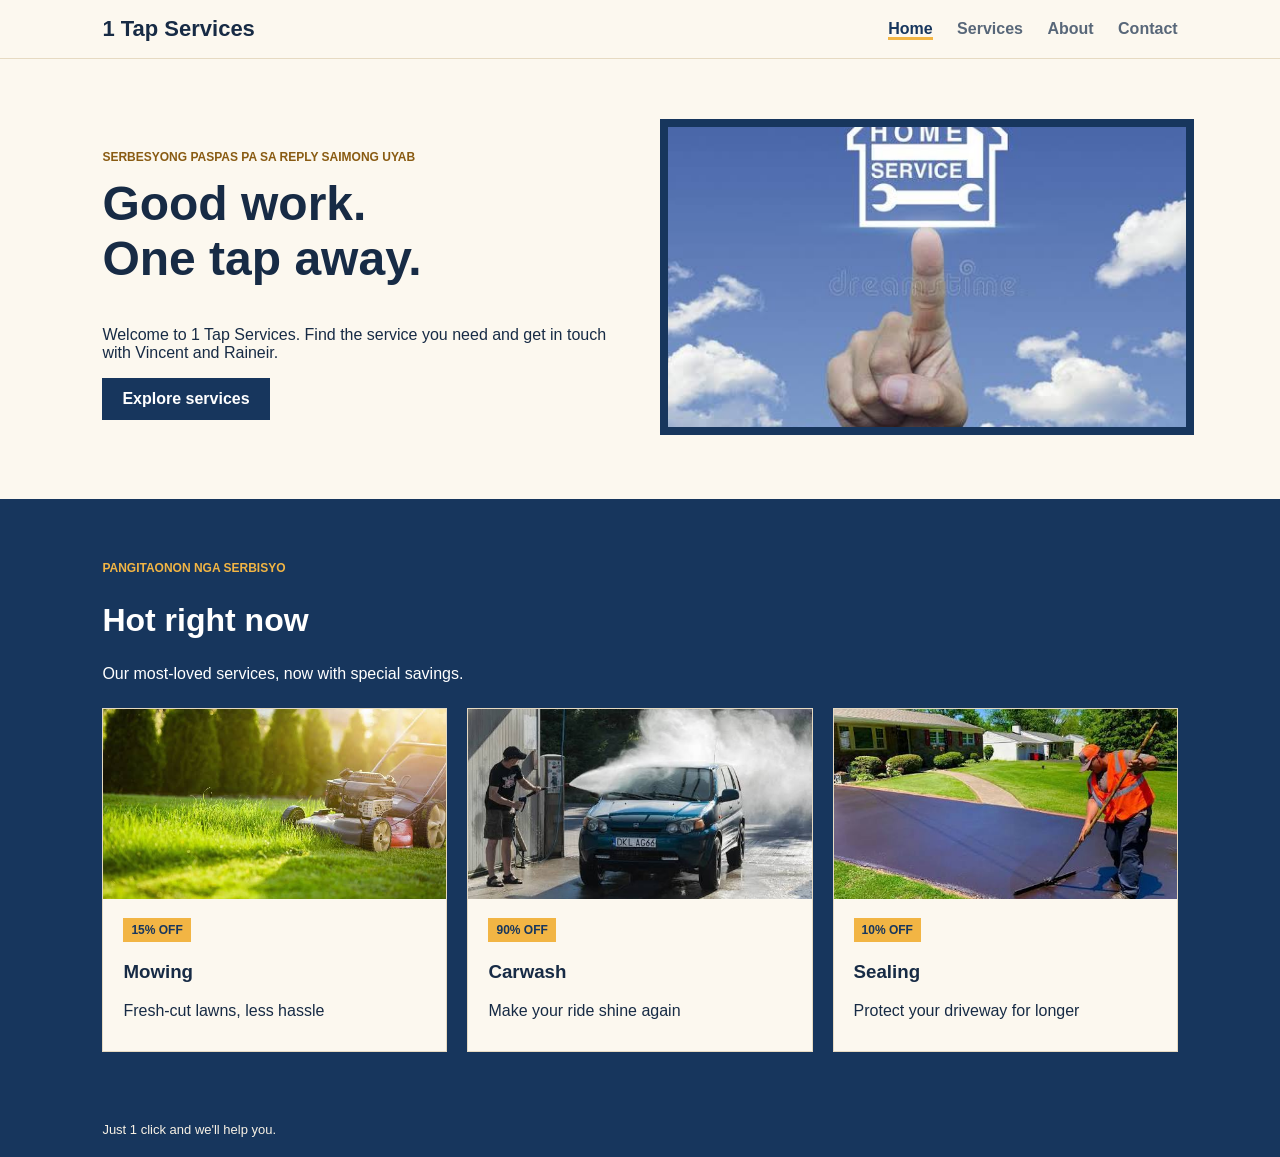
==== commit 892783b5: "Last Coms" ====
--- a/index.html
+++ b/index.html
@@ -21,12 +21,12 @@
         <h1>Good work.<br />One tap away.</h1>
         <p>
           Welcome to 1 Tap Services. Find the service you need and get in touch
-          with our team.
+          with Vincent and Raineir.
         </p>
         <a class="button" href="services.html">Explore services</a>
       </div>
       <div class="hero-image">
-        <img src="images/mowing.jpg" alt="Featured 1 Tap Services work" />
+        <img src="images/images.jpg" alt="Featured 1 Tap Services work" />
       </div>
     </section>
 
@@ -66,8 +66,7 @@
     </section>
 
     <footer>
-      <p>&copy; 2026 1 Tap Services</p>
-      <p>Here to help, one tap away.</p>
+      <p>Just 1 click and we'll help you.</p>
     </footer>
   </body>
 </html>
--- a/styles.css
+++ b/styles.css
@@ -1,28 +1,27 @@
-/* ----- General ----- */
 body {
   margin: 0;
   font-family: Arial, sans-serif;
   color: #172b45;
   background: #fcf8ef;
 }
-a { color: inherit; }
+a {
+  color: inherit;
+}
 img {
   width: 100%;
-  display: block;
 }
 h1 {
+  margin-top: 0;
   font-size: 48px;
-  margin-top: 0;
 }
-h2 { font-size: 32px; }
-
-/* ----- Navigation bar ----- */
+h2 {
+  font-size: 32px;
+}
 header {
   display: flex;
   justify-content: space-between;
   align-items: center;
   padding: 16px 8%;
-  background: #fcf8ef;
   border-bottom: 1px solid #e6dac2;
 }
 .brand {
@@ -41,15 +40,19 @@
   border-bottom: 3px solid #f2b544;
 }
 
-/* ----- Page sections and colors ----- */
-.section { padding: 50px 8%; }
+.section {
+  padding: 50px 8%;
+}
 .hero {
   display: flex;
   align-items: center;
   gap: 40px;
   padding: 60px 8%;
 }
-.hero-text, .hero-image { flex: 1; }
+.hero-text,
+.hero-image {
+  flex: 1;
+}
 .hero-image img {
   height: 300px;
   object-fit: cover;
@@ -69,15 +72,21 @@
   text-decoration: none;
   font-weight: bold;
 }
+
 .navy {
   color: white;
   background: #17365d;
 }
-.navy .small-title { color: #f2b544; }
-.white { background: white; }
-.yellow { background: #f8e6b4; }
+.navy .small-title {
+  color: #f2b544;
+}
+.white {
+  background: white;
+}
+.yellow {
+  background: #f8e6b4;
+}
 
-/* ----- Cards ----- */
 .cards {
   display: grid;
   grid-template-columns: 1fr 1fr 1fr;
@@ -93,8 +102,9 @@
   height: 190px;
   object-fit: cover;
 }
-.card-text { padding: 15px 20px; }
-.card-text h3 { margin: 10px 0 5px; }
+.card-text {
+  padding: 15px 20px;
+}
 .badge {
   display: inline-block;
   padding: 5px 8px;
@@ -105,33 +115,24 @@
 }
 .price {
   font-weight: bold;
-  color: #17365d;
 }
 
-/* ----- About page ----- */
-.ceos {
-  display: flex;
-  gap: 30px;
-}
-.ceo { width: 220px; }
-.ceo img {
-  height: 220px;
-  object-fit: cover;
-}
-
-/* ----- Contact page ----- */
+.ceos,
 .contact {
   display: flex;
   gap: 40px;
 }
-.contact-info { flex: 1; }
+.ceo img {
+  width: 220px;
+  height: 220px;
+  object-fit: cover;
+}
 .map {
   flex: 2;
   height: 340px;
   border: 0;
 }
 
-/* ----- Footer ----- */
 footer {
   display: flex;
   justify-content: space-between;
@@ -140,21 +141,19 @@
   color: #f9f2e5;
   background: #17365d;
 }
-footer p { margin: 0; }
+footer p {
+  margin: 0;
+}
 
-/* ----- Mobile ----- */
 @media (max-width: 700px) {
   header,
   .hero,
   .contact,
+  .ceos,
   footer {
     flex-direction: column;
-    align-items: flex-start;
-    gap: 15px;
   }
-  nav a { margin: 0 15px 0 0; }
-  .cards { grid-template-columns: 1fr; }
-  .ceos { flex-direction: column; }
-  .map { width: 100%; }
-  h1 { font-size: 36px; }
+  .cards {
+    grid-template-columns: 1fr;
+  }
 }
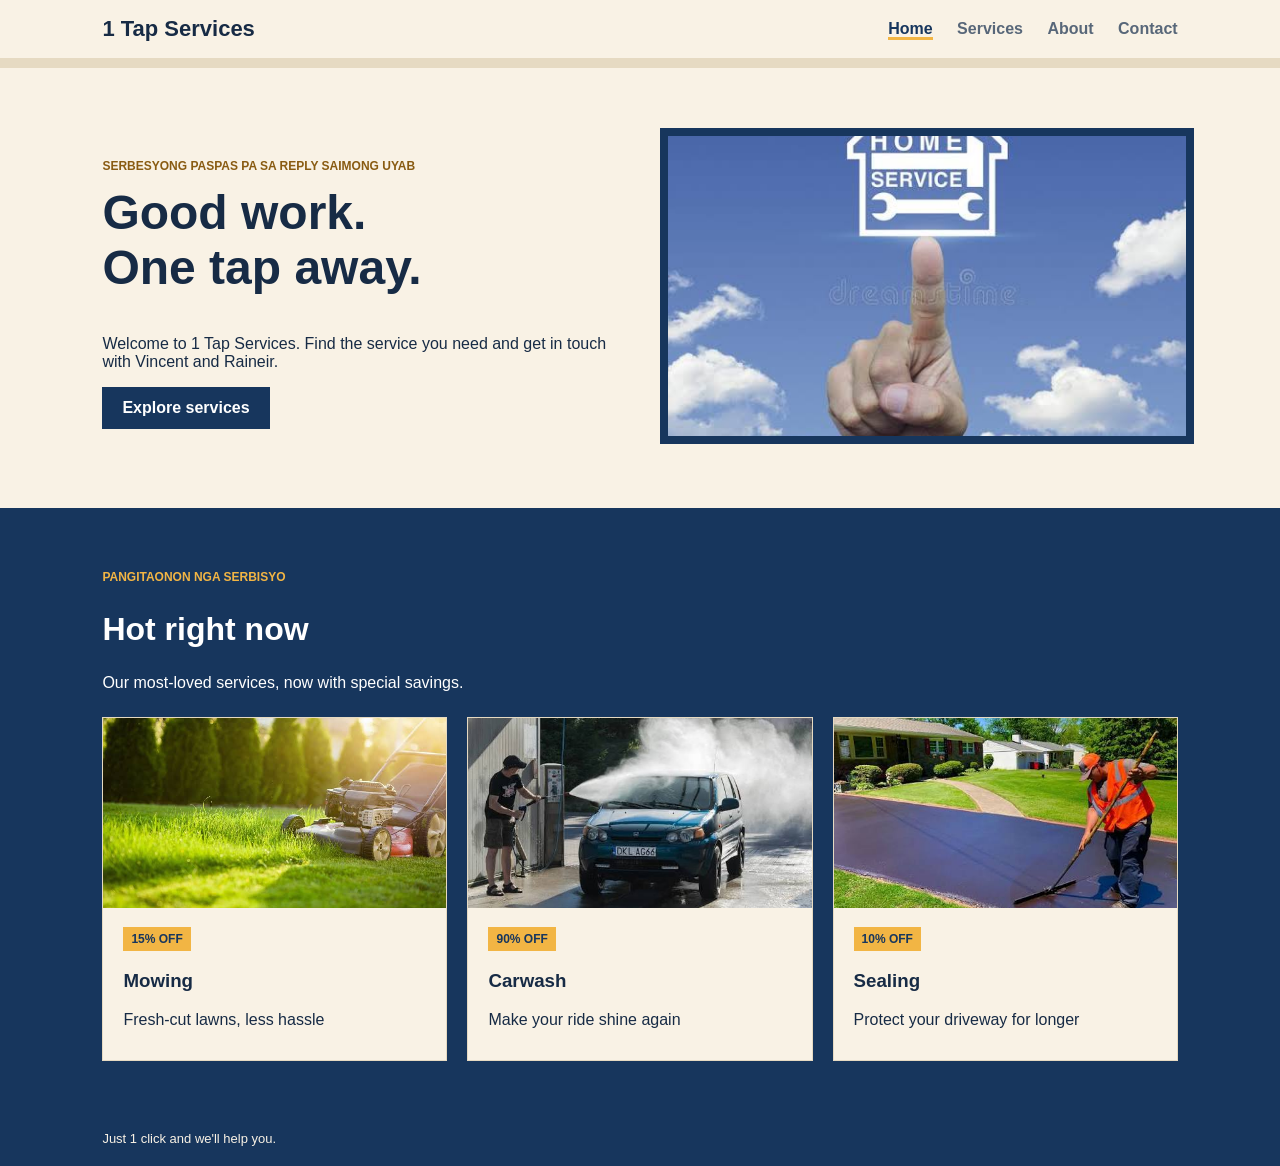
==== commit d6ac7231: "UP" ====
--- a/index.html
+++ b/index.html
@@ -1,7 +1,8 @@
 <!doctype html>
 <html>
   <head>
-    <title>1 Tap Services | PasPas nga Serbesyong</title>
+    <meta name="viewport" content="width=device-width, initial-scale=1" />
+    <title>1 Tap Services | PasPas nga Serbesyo Para Kaninyo</title>
     <link rel="stylesheet" href="styles.css" />
   </head>
   <body>
--- a/styles.css
+++ b/styles.css
@@ -2,7 +2,7 @@
   margin: 0;
   font-family: Arial, sans-serif;
   color: #172b45;
-  background: #fcf8ef;
+  background: #f9f2e5;
 }
 a {
   color: inherit;
@@ -22,7 +22,7 @@
   justify-content: space-between;
   align-items: center;
   padding: 16px 8%;
-  border-bottom: 1px solid #e6dac2;
+  border-bottom: 10px solid #e6dac2;
 }
 .brand {
   font-size: 22px;
@@ -81,7 +81,7 @@
   color: #f2b544;
 }
 .white {
-  background: white;
+  background: #f9f2e5;
 }
 .yellow {
   background: #f8e6b4;
@@ -95,7 +95,7 @@
 }
 .card {
   color: #172b45;
-  background: #fcf8ef;
+  background: #f9f2e5;
   border: 1px solid #e6dac2;
 }
 .card img {
